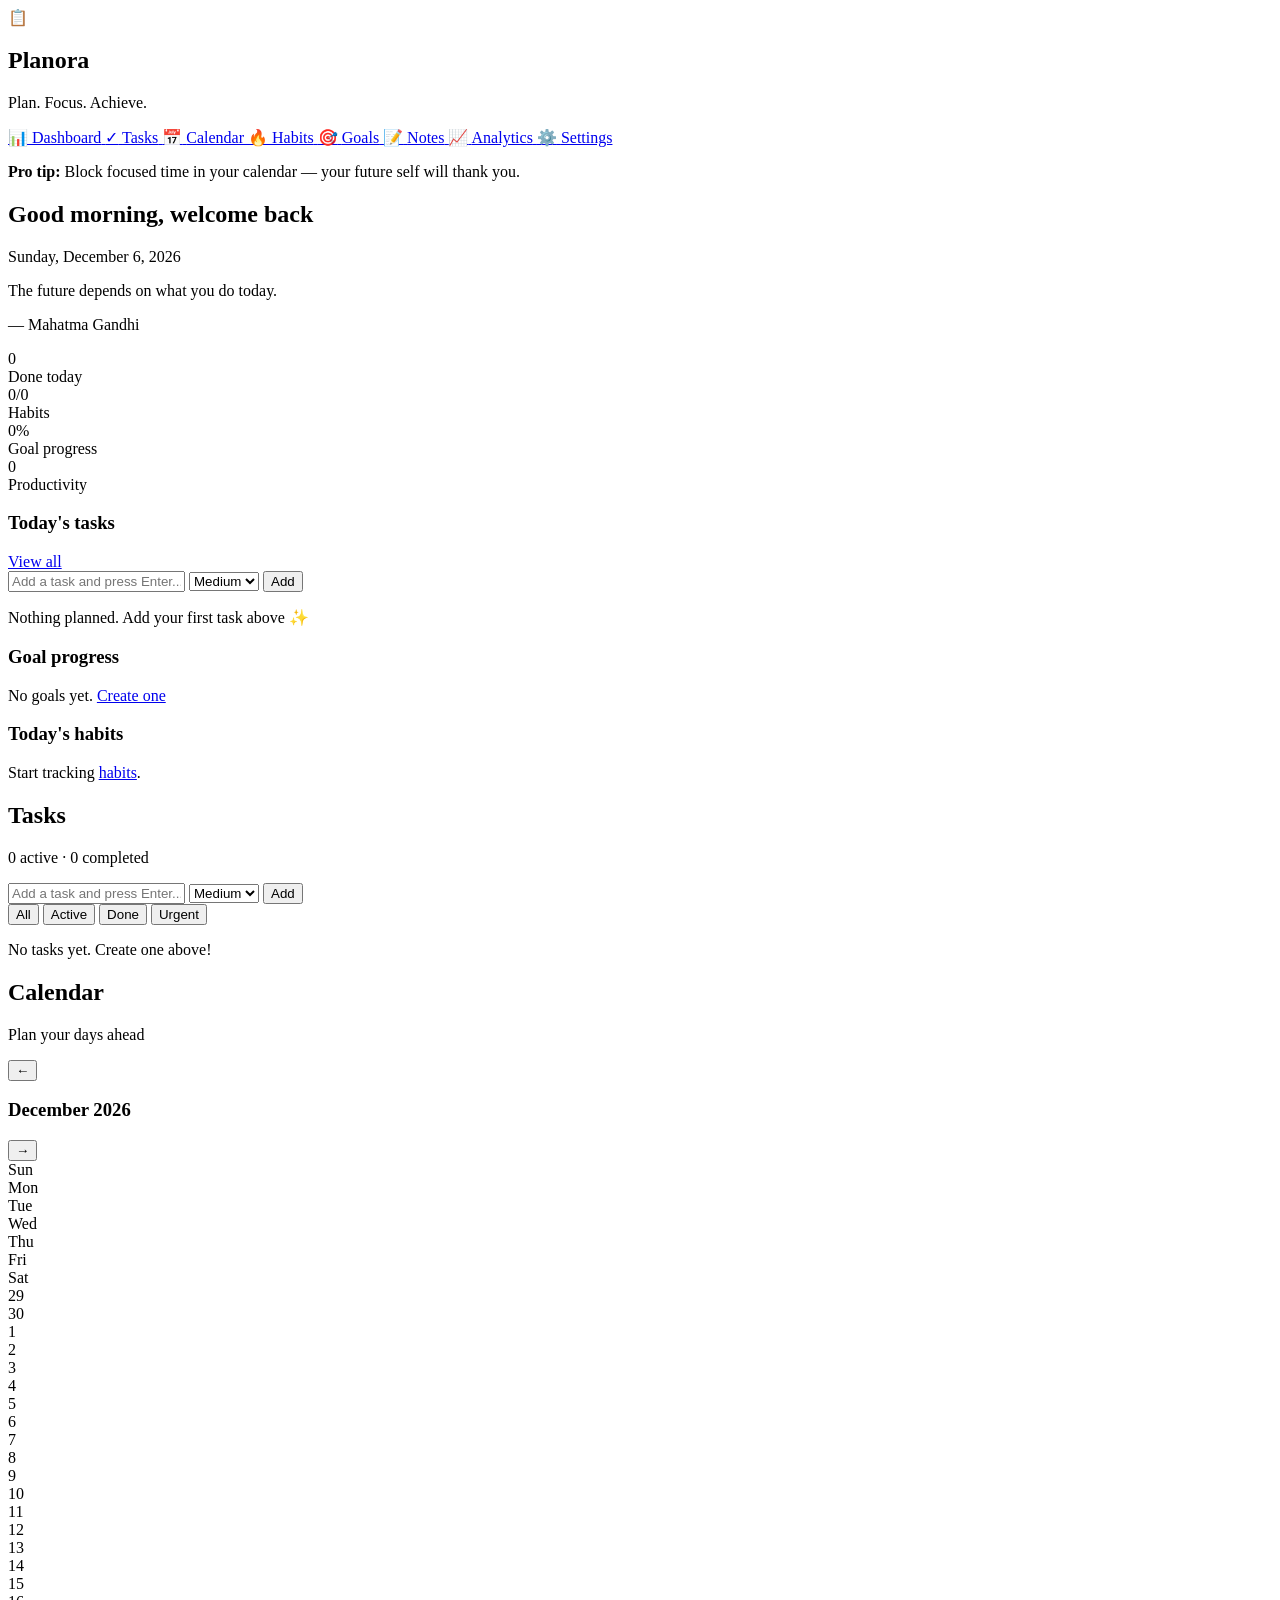
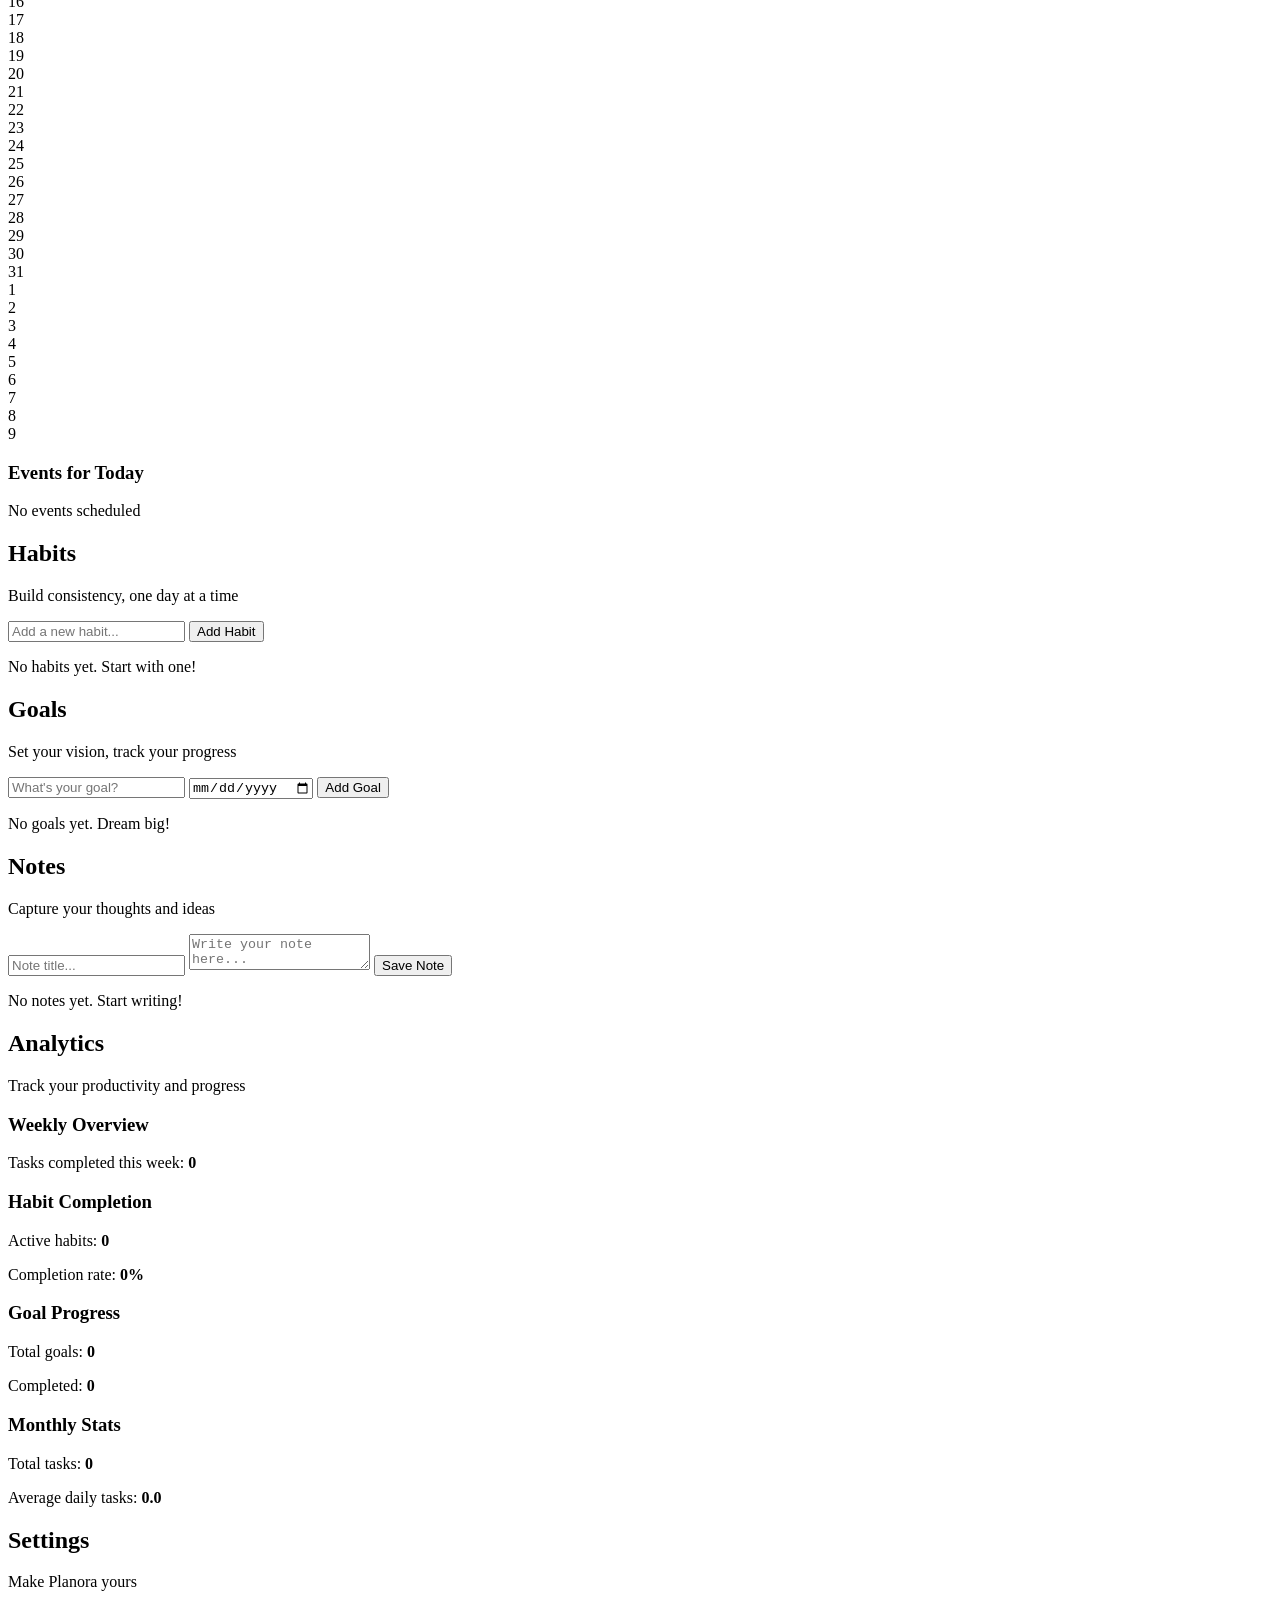
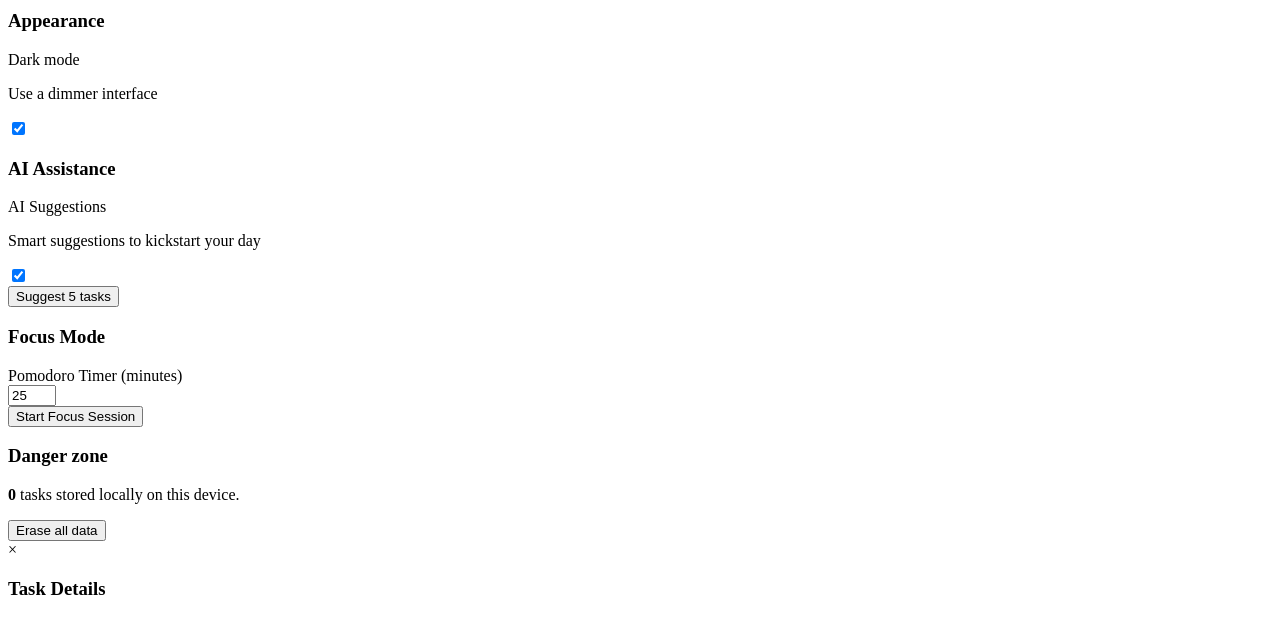
==== index.html @ 56fb790b "Add files via upload" ====
<!DOCTYPE html>
<html lang="en">
<head>
    <meta charset="UTF-8">
    <meta name="viewport" content="width=device-width, initial-scale=1.0">
    <meta name="description" content="Planora - Your daily command center. Plan. Focus. Achieve.">
    <title>Planora — Plan. Focus. Achieve.</title>
    <link rel="stylesheet" href="styles.css">
</head>
<body>
    <div class="container">
        <!-- SIDEBAR -->
        <aside class="sidebar">
            <div class="sidebar-header">
                <div class="logo">
                    <span class="logo-icon">📋</span>
                    <h1>Planora</h1>
                </div>
                <p class="tagline">Plan. Focus. Achieve.</p>
            </div>

            <nav class="sidebar-nav">
                <a href="#dashboard" class="nav-item active" data-page="dashboard">
                    <span class="nav-icon">📊</span>
                    <span class="nav-text">Dashboard</span>
                </a>
                <a href="#tasks" class="nav-item" data-page="tasks">
                    <span class="nav-icon">✓</span>
                    <span class="nav-text">Tasks</span>
                </a>
                <a href="#calendar" class="nav-item" data-page="calendar">
                    <span class="nav-icon">📅</span>
                    <span class="nav-text">Calendar</span>
                </a>
                <a href="#habits" class="nav-item" data-page="habits">
                    <span class="nav-icon">🔥</span>
                    <span class="nav-text">Habits</span>
                </a>
                <a href="#goals" class="nav-item" data-page="goals">
                    <span class="nav-icon">🎯</span>
                    <span class="nav-text">Goals</span>
                </a>
                <a href="#notes" class="nav-item" data-page="notes">
                    <span class="nav-icon">📝</span>
                    <span class="nav-text">Notes</span>
                </a>
                <a href="#analytics" class="nav-item" data-page="analytics">
                    <span class="nav-icon">📈</span>
                    <span class="nav-text">Analytics</span>
                </a>
                <a href="#settings" class="nav-item" data-page="settings">
                    <span class="nav-icon">⚙️</span>
                    <span class="nav-text">Settings</span>
                </a>
            </nav>
        </aside>

        <!-- MAIN CONTENT -->
        <main class="main-content">
            <!-- DASHBOARD PAGE -->
            <div id="dashboard" class="page active">
                <!-- Pro Tip Banner -->
                <div class="pro-tip">
                    <p><strong>Pro tip:</strong> Block focused time in your calendar — your future self will thank you.</p>
                </div>

                <!-- Greeting Section -->
                <div class="greeting-section">
                    <h2 id="greeting">Good afternoon, welcome back</h2>
                    <p id="current-date">Thursday, June 18</p>
                </div>

                <!-- Quote Section -->
                <div class="quote-banner">
                    <p class="quote-text" id="daily-quote">Discipline is choosing between what you want now and what you want most.</p>
                    <p class="quote-author" id="quote-author">— Abraham Lincoln</p>
                </div>

                <!-- Stats Grid -->
                <div class="stats-grid">
                    <div class="stat-card">
                        <div class="stat-number" id="tasks-done">0</div>
                        <div class="stat-label">Done today</div>
                    </div>
                    <div class="stat-card">
                        <div class="stat-number" id="habits-count"><span id="habits-completed">0</span>/<span id="habits-total">0</span></div>
                        <div class="stat-label">Habits</div>
                    </div>
                    <div class="stat-card">
                        <div class="stat-number" id="goal-progress">0%</div>
                        <div class="stat-label">Goal progress</div>
                    </div>
                    <div class="stat-card">
                        <div class="stat-number" id="productivity">0</div>
                        <div class="stat-label">Productivity</div>
                    </div>
                </div>

                <!-- Today's Tasks -->
                <section class="section">
                    <div class="section-header">
                        <h3>Today's tasks</h3>
                        <a href="#tasks" class="view-all">View all</a>
                    </div>
                    <div class="task-input-group">
                        <input type="text" id="dashboard-task-input" class="task-input" placeholder="Add a task and press Enter...">
                        <select id="dashboard-task-priority" class="task-priority">
                            <option value="Medium">Medium</option>
                            <option value="Low">Low</option>
                            <option value="High">High</option>
                        </select>
                        <button id="dashboard-add-task" class="btn-add">Add</button>
                    </div>
                    <div id="dashboard-tasks-list" class="tasks-list">
                        <p class="empty-state">Nothing planned. Add your first task above ✨</p>
                    </div>
                </section>

                <!-- Goal Progress -->
                <section class="section">
                    <h3>Goal progress</h3>
                    <div id="dashboard-goals" class="goals-container">
                        <p class="empty-state">No goals yet. <a href="#goals" class="link">Create one</a></p>
                    </div>
                </section>

                <!-- Today's Habits -->
                <section class="section">
                    <h3>Today's habits</h3>
                    <div id="dashboard-habits" class="habits-container">
                        <p class="empty-state">Start tracking <a href="#habits" class="link">habits</a>.</p>
                    </div>
                </section>
            </div>

            <!-- TASKS PAGE -->
            <div id="tasks" class="page">
                <h2>Tasks</h2>
                <p class="page-subtitle" id="tasks-count">0 active · 0 completed</p>

                <div class="task-input-group">
                    <input type="text" id="task-input" class="task-input" placeholder="Add a task and press Enter...">
                    <select id="task-priority" class="task-priority">
                        <option value="Medium">Medium</option>
                        <option value="Low">Low</option>
                        <option value="High">High</option>
                    </select>
                    <button id="add-task-btn" class="btn-add">Add</button>
                </div>

                <div class="task-filters">
                    <button class="filter-btn active" data-filter="all">All</button>
                    <button class="filter-btn" data-filter="active">Active</button>
                    <button class="filter-btn" data-filter="done">Done</button>
                    <button class="filter-btn" data-filter="urgent">Urgent</button>
                </div>

                <div id="tasks-list" class="tasks-list">
                    <p class="empty-state">No tasks yet. Create one above!</p>
                </div>
            </div>

            <!-- CALENDAR PAGE -->
            <div id="calendar" class="page">
                <h2>Calendar</h2>
                <p class="page-subtitle">Plan your days ahead</p>

                <div class="calendar-container">
                    <div class="calendar-header">
                        <button id="prev-month" class="btn-nav">←</button>
                        <h3 id="month-year">June 2026</h3>
                        <button id="next-month" class="btn-nav">→</button>
                    </div>

                    <div class="calendar-weekdays">
                        <div class="weekday">Sun</div>
                        <div class="weekday">Mon</div>
                        <div class="weekday">Tue</div>
                        <div class="weekday">Wed</div>
                        <div class="weekday">Thu</div>
                        <div class="weekday">Fri</div>
                        <div class="weekday">Sat</div>
                    </div>

                    <div id="calendar-days" class="calendar-days">
                        <!-- Days will be generated by JavaScript -->
                    </div>
                </div>

                <div class="calendar-events">
                    <h3>Events for <span id="selected-date">Today</span></h3>
                    <div id="calendar-events-list" class="events-list">
                        <p class="empty-state">No events scheduled</p>
                    </div>
                </div>
            </div>

            <!-- HABITS PAGE -->
            <div id="habits" class="page">
                <h2>Habits</h2>
                <p class="page-subtitle">Build consistency, one day at a time</p>

                <div class="habit-input-group">
                    <input type="text" id="habit-input" class="habit-input" placeholder="Add a new habit...">
                    <button id="add-habit-btn" class="btn-add">Add Habit</button>
                </div>

                <div id="habits-list" class="habits-list">
                    <p class="empty-state">No habits yet. Start with one!</p>
                </div>
            </div>

            <!-- GOALS PAGE -->
            <div id="goals" class="page">
                <h2>Goals</h2>
                <p class="page-subtitle">Set your vision, track your progress</p>

                <div class="goal-input-group">
                    <input type="text" id="goal-input" class="goal-input" placeholder="What's your goal?">
                    <input type="date" id="goal-deadline" class="goal-deadline">
                    <button id="add-goal-btn" class="btn-add">Add Goal</button>
                </div>

                <div id="goals-list" class="goals-list">
                    <p class="empty-state">No goals yet. Dream big!</p>
                </div>
            </div>

            <!-- NOTES PAGE -->
            <div id="notes" class="page">
                <h2>Notes</h2>
                <p class="page-subtitle">Capture your thoughts and ideas</p>

                <div class="note-input-group">
                    <input type="text" id="note-title" class="note-title" placeholder="Note title...">
                    <textarea id="note-content" class="note-content" placeholder="Write your note here..."></textarea>
                    <button id="add-note-btn" class="btn-add">Save Note</button>
                </div>

                <div id="notes-list" class="notes-list">
                    <p class="empty-state">No notes yet. Start writing!</p>
                </div>
            </div>

            <!-- ANALYTICS PAGE -->
            <div id="analytics" class="page">
                <h2>Analytics</h2>
                <p class="page-subtitle">Track your productivity and progress</p>

                <div class="analytics-grid">
                    <div class="analytics-card">
                        <h3>Weekly Overview</h3>
                        <div id="weekly-chart" class="chart-placeholder">
                            <p>Tasks completed this week: <strong id="weekly-tasks">0</strong></p>
                        </div>
                    </div>

                    <div class="analytics-card">
                        <h3>Habit Completion</h3>
                        <div id="habit-chart" class="chart-placeholder">
                            <p>Active habits: <strong id="active-habits">0</strong></p>
                            <p>Completion rate: <strong id="habit-rate">0%</strong></p>
                        </div>
                    </div>

                    <div class="analytics-card">
                        <h3>Goal Progress</h3>
                        <div id="goal-chart" class="chart-placeholder">
                            <p>Total goals: <strong id="total-goals">0</strong></p>
                            <p>Completed: <strong id="completed-goals">0</strong></p>
                        </div>
                    </div>

                    <div class="analytics-card">
                        <h3>Monthly Stats</h3>
                        <div id="monthly-chart" class="chart-placeholder">
                            <p>Total tasks: <strong id="monthly-tasks">0</strong></p>
                            <p>Average daily tasks: <strong id="daily-avg">0</strong></p>
                        </div>
                    </div>
                </div>
            </div>

            <!-- SETTINGS PAGE -->
            <div id="settings" class="page">
                <h2>Settings</h2>
                <p class="page-subtitle">Make Planora yours</p>

                <section class="settings-section">
                    <h3>Appearance</h3>
                    <div class="setting-item">
                        <div class="setting-label">
                            <label for="dark-mode">Dark mode</label>
                            <p class="setting-description">Use a dimmer interface</p>
                        </div>
                        <input type="checkbox" id="dark-mode" class="toggle" checked>
                    </div>
                </section>

                <section class="settings-section">
                    <h3>AI Assistance</h3>
                    <div class="setting-item">
                        <div class="setting-label">
                            <label for="ai-suggestions">AI Suggestions</label>
                            <p class="setting-description">Smart suggestions to kickstart your day</p>
                        </div>
                        <input type="checkbox" id="ai-suggestions" class="toggle" checked>
                    </div>
                    <button id="suggest-tasks-btn" class="btn-secondary">Suggest 5 tasks</button>
                </section>

                <section class="settings-section">
                    <h3>Focus Mode</h3>
                    <div class="setting-item">
                        <div class="setting-label">
                            <label for="focus-timer">Pomodoro Timer (minutes)</label>
                        </div>
                        <input type="number" id="focus-timer" class="input-number" value="25" min="5" max="60">
                    </div>
                    <button id="start-focus-btn" class="btn-primary">Start Focus Session</button>
                </section>

                <section class="settings-section danger-zone">
                    <h3>Danger zone</h3>
                    <p><strong id="local-storage-count">0</strong> tasks stored locally on this device.</p>
                    <button id="clear-data-btn" class="btn-danger">Erase all data</button>
                </section>
            </div>
        </main>
    </div>

    <!-- Modal for Task Details -->
    <div id="task-modal" class="modal">
        <div class="modal-content">
            <span class="close-modal">&times;</span>
            <h3 id="modal-task-title">Task Details</h3>
            <div id="modal-task-content"></div>
        </div>
    </div>

    <script src="script.js"></script>
</body>
</html>
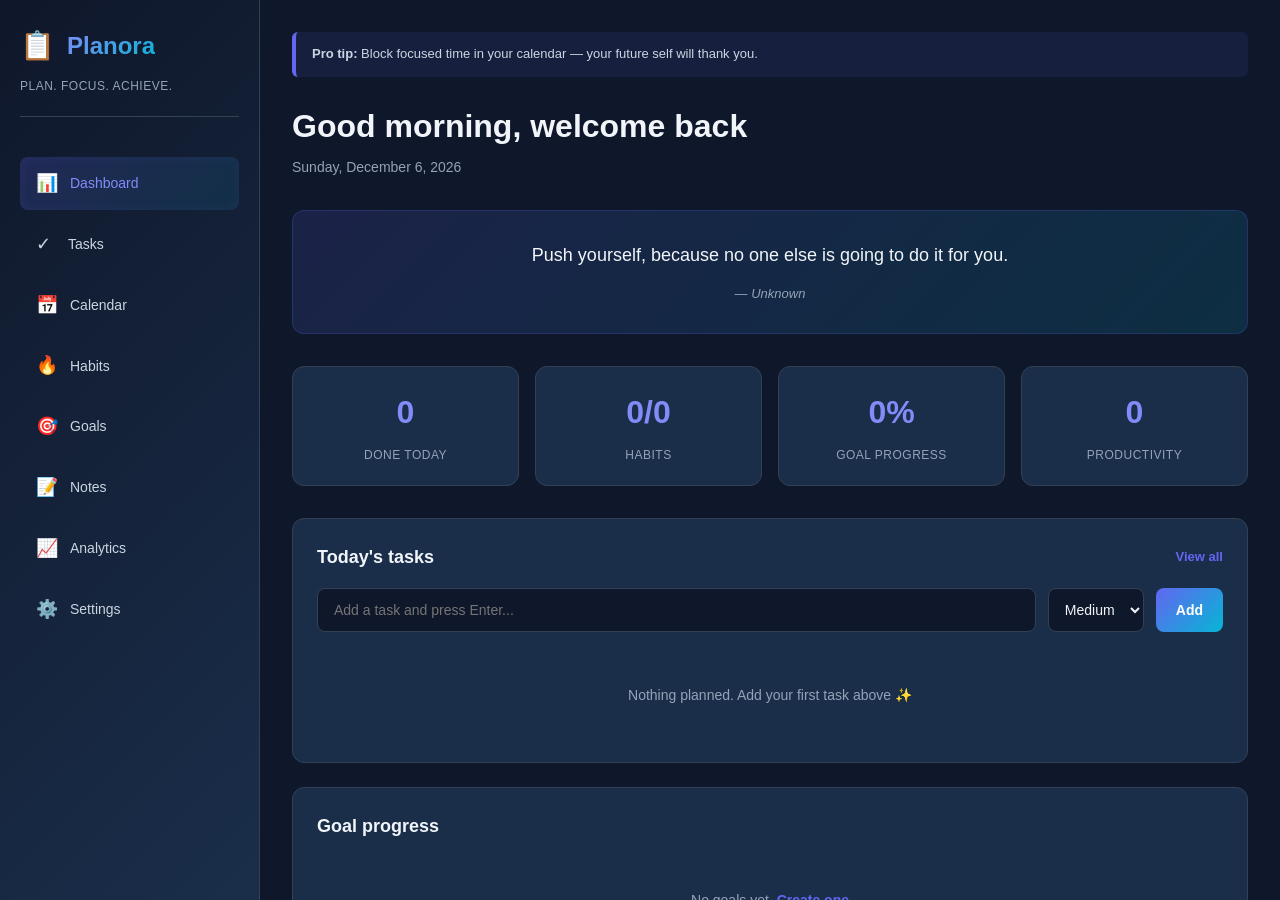
==== commit 5ba128e7: "Update index.html" ====
--- a/index.html
+++ b/index.html
@@ -5,7 +5,7 @@
     <meta name="viewport" content="width=device-width, initial-scale=1.0">
     <meta name="description" content="Planora - Your daily command center. Plan. Focus. Achieve.">
     <title>Planora — Plan. Focus. Achieve.</title>
-    <link rel="stylesheet" href="styles.css">
+    <link rel="stylesheet" href="style.css">
 </head>
 <body>
     <div class="container">
@@ -340,4 +340,4 @@
 
     <script src="script.js"></script>
 </body>
-</html>+</html>
--- a/style.css
+++ b/style.css
@@ -0,0 +1,1117 @@
+/* ===== ROOT VARIABLES ===== */
+:root {
+    --primary-color: #6366f1;
+    --primary-dark: #4f46e5;
+    --primary-light: #818cf8;
+    --secondary-color: #06b6d4;
+    --success-color: #10b981;
+    --warning-color: #f59e0b;
+    --danger-color: #ef4444;
+    
+    --dark-bg: #0f172a;
+    --dark-bg-secondary: #1e293b;
+    --dark-card: #1a2e4a;
+    --dark-border: #334155;
+    
+    --text-primary: #f1f5f9;
+    --text-secondary: #cbd5e1;
+    --text-tertiary: #94a3b8;
+    
+    --transition: all 0.3s ease;
+}
+
+/* ===== GLOBAL STYLES ===== */
+* {
+    margin: 0;
+    padding: 0;
+    box-sizing: border-box;
+}
+
+html {
+    scroll-behavior: smooth;
+}
+
+body {
+    font-family: -apple-system, BlinkMacSystemFont, 'Segoe UI', Roboto, 'Helvetica Neue', Arial, sans-serif;
+    background-color: var(--dark-bg);
+    color: var(--text-primary);
+    line-height: 1.6;
+    overflow-x: hidden;
+}
+
+/* ===== CONTAINER LAYOUT ===== */
+.container {
+    display: flex;
+    height: 100vh;
+    background-color: var(--dark-bg);
+}
+
+/* ===== SIDEBAR ===== */
+.sidebar {
+    width: 260px;
+    background: linear-gradient(135deg, #0f172a 0%, #1a2e4a 100%);
+    border-right: 1px solid var(--dark-border);
+    padding: 24px 20px;
+    overflow-y: auto;
+    position: fixed;
+    height: 100vh;
+    z-index: 100;
+}
+
+.sidebar-header {
+    margin-bottom: 40px;
+    padding-bottom: 20px;
+    border-bottom: 1px solid var(--dark-border);
+}
+
+.logo {
+    display: flex;
+    align-items: center;
+    gap: 12px;
+    margin-bottom: 8px;
+}
+
+.logo-icon {
+    font-size: 28px;
+}
+
+.logo h1 {
+    font-size: 24px;
+    font-weight: 700;
+    background: linear-gradient(135deg, #818cf8, #06b6d4);
+    -webkit-background-clip: text;
+    -webkit-text-fill-color: transparent;
+    background-clip: text;
+}
+
+.tagline {
+    font-size: 12px;
+    color: var(--text-tertiary);
+    margin-top: 4px;
+    text-transform: uppercase;
+    letter-spacing: 0.5px;
+}
+
+/* Sidebar Navigation */
+.sidebar-nav {
+    display: flex;
+    flex-direction: column;
+    gap: 8px;
+}
+
+.nav-item {
+    display: flex;
+    align-items: center;
+    gap: 12px;
+    padding: 12px 16px;
+    border-radius: 8px;
+    color: var(--text-secondary);
+    text-decoration: none;
+    transition: var(--transition);
+    cursor: pointer;
+    font-size: 14px;
+    font-weight: 500;
+}
+
+.nav-item:hover {
+    background-color: rgba(99, 102, 241, 0.1);
+    color: var(--primary-light);
+}
+
+.nav-item.active {
+    background: linear-gradient(135deg, rgba(99, 102, 241, 0.2), rgba(6, 182, 212, 0.1));
+    color: var(--primary-light);
+    box-shadow: inset 0 0 12px rgba(99, 102, 241, 0.1);
+}
+
+.nav-icon {
+    font-size: 18px;
+    min-width: 20px;
+}
+
+.nav-text {
+    flex: 1;
+}
+
+/* ===== MAIN CONTENT ===== */
+.main-content {
+    flex: 1;
+    margin-left: 260px;
+    overflow-y: auto;
+    padding: 32px;
+    background-color: var(--dark-bg);
+}
+
+.main-content::-webkit-scrollbar {
+    width: 8px;
+}
+
+.main-content::-webkit-scrollbar-track {
+    background: transparent;
+}
+
+.main-content::-webkit-scrollbar-thumb {
+    background: var(--dark-border);
+    border-radius: 4px;
+}
+
+.main-content::-webkit-scrollbar-thumb:hover {
+    background: var(--text-tertiary);
+}
+
+/* ===== PAGES ===== */
+.page {
+    display: none;
+    animation: fadeIn 0.3s ease;
+}
+
+.page.active {
+    display: block;
+}
+
+@keyframes fadeIn {
+    from {
+        opacity: 0;
+        transform: translateY(10px);
+    }
+    to {
+        opacity: 1;
+        transform: translateY(0);
+    }
+}
+
+/* ===== DASHBOARD PAGE ===== */
+.pro-tip {
+    background: rgba(99, 102, 241, 0.1);
+    border-left: 4px solid var(--primary-color);
+    padding: 12px 16px;
+    border-radius: 6px;
+    margin-bottom: 24px;
+    font-size: 13px;
+    color: var(--text-secondary);
+}
+
+.greeting-section {
+    margin-bottom: 32px;
+}
+
+.greeting-section h2 {
+    font-size: 32px;
+    font-weight: 700;
+    margin-bottom: 4px;
+    color: var(--text-primary);
+}
+
+.greeting-section p {
+    font-size: 14px;
+    color: var(--text-tertiary);
+}
+
+/* Quote Banner */
+.quote-banner {
+    background: linear-gradient(135deg, rgba(99, 102, 241, 0.15), rgba(6, 182, 212, 0.15));
+    border: 1px solid rgba(99, 102, 241, 0.2);
+    padding: 28px 24px;
+    border-radius: 12px;
+    margin-bottom: 32px;
+    text-align: center;
+}
+
+.quote-text {
+    font-size: 18px;
+    font-weight: 500;
+    color: var(--text-primary);
+    margin-bottom: 12px;
+    line-height: 1.8;
+}
+
+.quote-author {
+    font-size: 13px;
+    color: var(--text-tertiary);
+    font-style: italic;
+}
+
+/* Stats Grid */
+.stats-grid {
+    display: grid;
+    grid-template-columns: repeat(auto-fit, minmax(200px, 1fr));
+    gap: 16px;
+    margin-bottom: 32px;
+}
+
+.stat-card {
+    background: var(--dark-card);
+    border: 1px solid var(--dark-border);
+    padding: 20px;
+    border-radius: 12px;
+    text-align: center;
+    transition: var(--transition);
+}
+
+.stat-card:hover {
+    border-color: var(--primary-color);
+    background: linear-gradient(135deg, rgba(99, 102, 241, 0.05), rgba(6, 182, 212, 0.05));
+}
+
+.stat-number {
+    font-size: 32px;
+    font-weight: 700;
+    color: var(--primary-light);
+    margin-bottom: 8px;
+}
+
+.stat-label {
+    font-size: 12px;
+    color: var(--text-tertiary);
+    text-transform: uppercase;
+    letter-spacing: 0.5px;
+}
+
+/* ===== SECTIONS ===== */
+.section {
+    background: var(--dark-card);
+    border: 1px solid var(--dark-border);
+    padding: 24px;
+    border-radius: 12px;
+    margin-bottom: 24px;
+}
+
+.section h3 {
+    font-size: 18px;
+    font-weight: 600;
+    margin-bottom: 16px;
+    color: var(--text-primary);
+}
+
+.section-header {
+    display: flex;
+    justify-content: space-between;
+    align-items: center;
+    margin-bottom: 16px;
+}
+
+.section-header h3 {
+    margin: 0;
+}
+
+.view-all {
+    color: var(--primary-color);
+    text-decoration: none;
+    font-size: 13px;
+    font-weight: 600;
+    transition: var(--transition);
+}
+
+.view-all:hover {
+    color: var(--primary-light);
+}
+
+/* ===== FORMS & INPUTS ===== */
+.task-input-group,
+.habit-input-group,
+.goal-input-group,
+.note-input-group {
+    display: flex;
+    gap: 12px;
+    margin-bottom: 20px;
+}
+
+.task-input,
+.habit-input,
+.goal-input,
+.note-title,
+.note-content {
+    flex: 1;
+    background: var(--dark-bg);
+    border: 1px solid var(--dark-border);
+    color: var(--text-primary);
+    padding: 12px 16px;
+    border-radius: 8px;
+    font-size: 14px;
+    transition: var(--transition);
+}
+
+.task-input:focus,
+.habit-input:focus,
+.goal-input:focus,
+.note-title:focus,
+.note-content:focus {
+    outline: none;
+    border-color: var(--primary-color);
+    background: rgba(99, 102, 241, 0.05);
+    box-shadow: 0 0 0 3px rgba(99, 102, 241, 0.1);
+}
+
+.task-priority,
+.goal-deadline {
+    background: var(--dark-bg);
+    border: 1px solid var(--dark-border);
+    color: var(--text-primary);
+    padding: 12px 12px;
+    border-radius: 8px;
+    font-size: 14px;
+    cursor: pointer;
+    transition: var(--transition);
+}
+
+.task-priority:focus,
+.goal-deadline:focus {
+    outline: none;
+    border-color: var(--primary-color);
+}
+
+.note-content {
+    resize: vertical;
+    min-height: 150px;
+    font-family: 'Courier New', monospace;
+}
+
+/* ===== BUTTONS ===== */
+.btn-add,
+.btn-primary,
+.btn-secondary,
+.btn-danger,
+.btn-nav {
+    padding: 10px 20px;
+    border: none;
+    border-radius: 8px;
+    font-size: 14px;
+    font-weight: 600;
+    cursor: pointer;
+    transition: var(--transition);
+    white-space: nowrap;
+}
+
+.btn-add,
+.btn-primary {
+    background: linear-gradient(135deg, var(--primary-color), var(--secondary-color));
+    color: white;
+}
+
+.btn-add:hover,
+.btn-primary:hover {
+    transform: translateY(-2px);
+    box-shadow: 0 8px 16px rgba(99, 102, 241, 0.3);
+}
+
+.btn-secondary {
+    background: transparent;
+    border: 1px solid var(--primary-color);
+    color: var(--primary-color);
+}
+
+.btn-secondary:hover {
+    background: rgba(99, 102, 241, 0.1);
+}
+
+.btn-danger {
+    background: rgba(239, 68, 68, 0.1);
+    border: 1px solid var(--danger-color);
+    color: var(--danger-color);
+}
+
+.btn-danger:hover {
+    background: rgba(239, 68, 68, 0.2);
+}
+
+.btn-nav {
+    width: 36px;
+    height: 36px;
+    padding: 0;
+    display: flex;
+    align-items: center;
+    justify-content: center;
+    background: var(--dark-bg);
+    border: 1px solid var(--dark-border);
+    color: var(--text-primary);
+}
+
+.btn-nav:hover {
+    border-color: var(--primary-color);
+}
+
+/* ===== TASKS LIST ===== */
+.tasks-list,
+.habits-list,
+.goals-list,
+.notes-list {
+    display: flex;
+    flex-direction: column;
+    gap: 12px;
+}
+
+.task-item,
+.habit-item,
+.goal-item,
+.note-item {
+    background: var(--dark-bg);
+    border: 1px solid var(--dark-border);
+    padding: 16px;
+    border-radius: 8px;
+    display: flex;
+    align-items: flex-start;
+    gap: 12px;
+    transition: var(--transition);
+    cursor: pointer;
+}
+
+.task-item:hover,
+.habit-item:hover,
+.goal-item:hover,
+.note-item:hover {
+    border-color: var(--primary-color);
+    background: rgba(99, 102, 241, 0.05);
+}
+
+.task-item.completed .task-text {
+    text-decoration: line-through;
+    color: var(--text-tertiary);
+}
+
+.checkbox {
+    width: 20px;
+    height: 20px;
+    border: 2px solid var(--dark-border);
+    border-radius: 4px;
+    cursor: pointer;
+    transition: var(--transition);
+    flex-shrink: 0;
+    margin-top: 2px;
+}
+
+.checkbox:checked {
+    background: var(--success-color);
+    border-color: var(--success-color);
+}
+
+.task-content {
+    flex: 1;
+}
+
+.task-text {
+    font-size: 14px;
+    color: var(--text-primary);
+    margin-bottom: 4px;
+}
+
+.task-meta {
+    display: flex;
+    gap: 8px;
+    font-size: 12px;
+    color: var(--text-tertiary);
+}
+
+.priority-badge {
+    padding: 2px 8px;
+    border-radius: 4px;
+    font-size: 11px;
+    font-weight: 600;
+}
+
+.priority-high {
+    background: rgba(239, 68, 68, 0.2);
+    color: var(--danger-color);
+}
+
+.priority-medium {
+    background: rgba(245, 158, 11, 0.2);
+    color: var(--warning-color);
+}
+
+.priority-low {
+    background: rgba(16, 185, 129, 0.2);
+    color: var(--success-color);
+}
+
+.delete-btn,
+.edit-btn {
+    background: none;
+    border: none;
+    color: var(--text-tertiary);
+    cursor: pointer;
+    font-size: 16px;
+    transition: var(--transition);
+    padding: 4px;
+}
+
+.delete-btn:hover {
+    color: var(--danger-color);
+}
+
+.edit-btn:hover {
+    color: var(--primary-color);
+}
+
+/* ===== FILTERS ===== */
+.task-filters {
+    display: flex;
+    gap: 8px;
+    margin-bottom: 20px;
+    flex-wrap: wrap;
+}
+
+.filter-btn {
+    padding: 8px 16px;
+    border: 1px solid var(--dark-border);
+    background: transparent;
+    color: var(--text-secondary);
+    border-radius: 6px;
+    cursor: pointer;
+    font-size: 13px;
+    font-weight: 600;
+    transition: var(--transition);
+}
+
+.filter-btn.active {
+    background: var(--primary-color);
+    border-color: var(--primary-color);
+    color: white;
+}
+
+.filter-btn:hover {
+    border-color: var(--primary-color);
+    color: var(--primary-light);
+}
+
+/* ===== CALENDAR ===== */
+.calendar-container {
+    background: var(--dark-bg);
+    border: 1px solid var(--dark-border);
+    border-radius: 12px;
+    padding: 20px;
+    margin-bottom: 24px;
+}
+
+.calendar-header {
+    display: flex;
+    justify-content: space-between;
+    align-items: center;
+    margin-bottom: 24px;
+}
+
+.calendar-header h3 {
+    font-size: 16px;
+    font-weight: 600;
+    color: var(--text-primary);
+}
+
+.calendar-weekdays {
+    display: grid;
+    grid-template-columns: repeat(7, 1fr);
+    gap: 8px;
+    margin-bottom: 12px;
+}
+
+.weekday {
+    text-align: center;
+    font-size: 12px;
+    font-weight: 600;
+    color: var(--text-tertiary);
+    padding: 8px;
+}
+
+.calendar-days {
+    display: grid;
+    grid-template-columns: repeat(7, 1fr);
+    gap: 8px;
+}
+
+.calendar-day {
+    aspect-ratio: 1;
+    display: flex;
+    align-items: center;
+    justify-content: center;
+    border: 1px solid var(--dark-border);
+    border-radius: 6px;
+    font-size: 13px;
+    cursor: pointer;
+    transition: var(--transition);
+    color: var(--text-secondary);
+}
+
+.calendar-day:hover {
+    border-color: var(--primary-color);
+    background: rgba(99, 102, 241, 0.1);
+}
+
+.calendar-day.other-month {
+    color: var(--text-tertiary);
+    opacity: 0.5;
+}
+
+.calendar-day.today {
+    background: var(--primary-color);
+    color: white;
+    font-weight: 600;
+    border-color: var(--primary-color);
+}
+
+.calendar-day.selected {
+    background: rgba(99, 102, 241, 0.2);
+    border-color: var(--primary-color);
+}
+
+.calendar-events {
+    background: var(--dark-bg);
+    border: 1px solid var(--dark-border);
+    border-radius: 12px;
+    padding: 20px;
+}
+
+.calendar-events h3 {
+    font-size: 16px;
+    font-weight: 600;
+    margin-bottom: 16px;
+    color: var(--text-primary);
+}
+
+.events-list {
+    display: flex;
+    flex-direction: column;
+    gap: 12px;
+}
+
+.event-item {
+    background: var(--dark-card);
+    border-left: 4px solid var(--primary-color);
+    padding: 12px 16px;
+    border-radius: 6px;
+    font-size: 14px;
+    color: var(--text-primary);
+}
+
+/* ===== HABITS ===== */
+.habit-item {
+    display: flex;
+    align-items: center;
+    gap: 12px;
+}
+
+.habit-info {
+    flex: 1;
+}
+
+.habit-name {
+    font-size: 14px;
+    font-weight: 600;
+    color: var(--text-primary);
+    margin-bottom: 4px;
+}
+
+.habit-streak {
+    font-size: 12px;
+    color: var(--text-tertiary);
+}
+
+.streak-badge {
+    background: rgba(245, 158, 11, 0.2);
+    color: var(--warning-color);
+    padding: 2px 8px;
+    border-radius: 4px;
+    font-weight: 600;
+}
+
+/* ===== GOALS ===== */
+.goal-item {
+    display: flex;
+    align-items: center;
+    gap: 12px;
+}
+
+.goal-info {
+    flex: 1;
+}
+
+.goal-title {
+    font-size: 14px;
+    font-weight: 600;
+    color: var(--text-primary);
+    margin-bottom: 8px;
+}
+
+.progress-bar {
+    width: 100%;
+    height: 6px;
+    background: var(--dark-border);
+    border-radius: 3px;
+    overflow: hidden;
+}
+
+.progress-fill {
+    height: 100%;
+    background: linear-gradient(90deg, var(--primary-color), var(--secondary-color));
+    transition: width 0.3s ease;
+}
+
+.goal-deadline {
+    font-size: 12px;
+    color: var(--text-tertiary);
+    margin-top: 4px;
+}
+
+/* ===== NOTES ===== */
+.note-item {
+    flex-direction: column;
+    align-items: flex-start;
+}
+
+.note-title-display {
+    font-size: 14px;
+    font-weight: 600;
+    color: var(--text-primary);
+    margin-bottom: 8px;
+}
+
+.note-preview {
+    font-size: 13px;
+    color: var(--text-secondary);
+    line-height: 1.5;
+    margin-bottom: 12px;
+}
+
+.note-date {
+    font-size: 12px;
+    color: var(--text-tertiary);
+}
+
+/* ===== ANALYTICS ===== */
+.analytics-grid {
+    display: grid;
+    grid-template-columns: repeat(auto-fit, minmax(280px, 1fr));
+    gap: 20px;
+}
+
+.analytics-card {
+    background: var(--dark-card);
+    border: 1px solid var(--dark-border);
+    padding: 24px;
+    border-radius: 12px;
+}
+
+.analytics-card h3 {
+    font-size: 16px;
+    font-weight: 600;
+    margin-bottom: 16px;
+    color: var(--text-primary);
+}
+
+.chart-placeholder {
+    background: var(--dark-bg);
+    border: 1px dashed var(--dark-border);
+    padding: 24px;
+    border-radius: 8px;
+    text-align: center;
+}
+
+.chart-placeholder p {
+    font-size: 13px;
+    color: var(--text-secondary);
+    margin-bottom: 8px;
+}
+
+.chart-placeholder strong {
+    color: var(--primary-light);
+}
+
+/* ===== SETTINGS ===== */
+.settings-section {
+    background: var(--dark-bg);
+    border: 1px solid var(--dark-border);
+    padding: 20px;
+    border-radius: 12px;
+    margin-bottom: 20px;
+}
+
+.settings-section h3 {
+    font-size: 16px;
+    font-weight: 600;
+    margin-bottom: 16px;
+    color: var(--text-primary);
+}
+
+.setting-item {
+    display: flex;
+    justify-content: space-between;
+    align-items: center;
+    padding: 12px 0;
+    border-bottom: 1px solid var(--dark-border);
+}
+
+.setting-item:last-child {
+    border-bottom: none;
+    padding-bottom: 0;
+}
+
+.setting-label label {
+    font-size: 14px;
+    font-weight: 600;
+    color: var(--text-primary);
+    cursor: pointer;
+}
+
+.setting-description {
+    font-size: 12px;
+    color: var(--text-tertiary);
+    margin-top: 4px;
+}
+
+.toggle {
+    width: 50px;
+    height: 28px;
+    cursor: pointer;
+}
+
+.input-number {
+    background: var(--dark-bg);
+    border: 1px solid var(--dark-border);
+    color: var(--text-primary);
+    padding: 8px 12px;
+    border-radius: 6px;
+    width: 100px;
+    text-align: center;
+}
+
+.danger-zone {
+    border: 1px solid rgba(239, 68, 68, 0.3);
+    background: rgba(239, 68, 68, 0.05);
+}
+
+.danger-zone h3 {
+    color: var(--danger-color);
+}
+
+/* ===== EMPTY STATE ===== */
+.empty-state {
+    text-align: center;
+    padding: 32px 16px;
+    color: var(--text-tertiary);
+    font-size: 14px;
+}
+
+.empty-state .link {
+    color: var(--primary-color);
+    text-decoration: none;
+    font-weight: 600;
+}
+
+.empty-state .link:hover {
+    color: var(--primary-light);
+    text-decoration: underline;
+}
+
+/* ===== MODAL ===== */
+.modal {
+    display: none;
+    position: fixed;
+    z-index: 1000;
+    left: 0;
+    top: 0;
+    width: 100%;
+    height: 100%;
+    background-color: rgba(0, 0, 0, 0.6);
+    animation: fadeIn 0.3s ease;
+}
+
+.modal.active {
+    display: flex;
+    align-items: center;
+    justify-content: center;
+}
+
+.modal-content {
+    background: var(--dark-card);
+    border: 1px solid var(--dark-border);
+    padding: 32px;
+    border-radius: 12px;
+    max-width: 500px;
+    width: 90%;
+    max-height: 80vh;
+    overflow-y: auto;
+    position: relative;
+}
+
+.close-modal {
+    position: absolute;
+    right: 16px;
+    top: 16px;
+    font-size: 28px;
+    font-weight: bold;
+    color: var(--text-secondary);
+    cursor: pointer;
+    transition: var(--transition);
+}
+
+.close-modal:hover {
+    color: var(--text-primary);
+}
+
+.modal-content h3 {
+    margin-bottom: 16px;
+    color: var(--text-primary);
+}
+
+/* ===== PAGE SUBTITLE ===== */
+.page-subtitle {
+    color: var(--text-tertiary);
+    font-size: 14px;
+    margin-bottom: 24px;
+}
+
+/* ===== RESPONSIVENESS ===== */
+@media (max-width: 768px) {
+    .sidebar {
+        width: 200px;
+        padding: 16px;
+    }
+
+    .main-content {
+        margin-left: 200px;
+        padding: 20px;
+    }
+
+    .greeting-section h2 {
+        font-size: 24px;
+    }
+
+    .stats-grid {
+        grid-template-columns: 1fr 1fr;
+    }
+
+    .analytics-grid {
+        grid-template-columns: 1fr;
+    }
+
+    .task-input-group,
+    .habit-input-group,
+    .goal-input-group {
+        flex-wrap: wrap;
+    }
+
+    .btn-add {
+        width: 100%;
+    }
+}
+
+@media (max-width: 600px) {
+    .container {
+        flex-direction: column;
+    }
+
+    .sidebar {
+        width: 100%;
+        height: auto;
+        position: relative;
+        padding: 12px;
+        margin-bottom: 20px;
+    }
+
+    .sidebar-nav {
+        flex-direction: row;
+        flex-wrap: wrap;
+        gap: 4px;
+    }
+
+    .nav-text {
+        display: none;
+    }
+
+    .nav-item {
+        padding: 8px;
+        justify-content: center;
+        flex: 1;
+        min-width: 50px;
+    }
+
+    .main-content {
+        margin-left: 0;
+        padding: 16px;
+    }
+
+    .greeting-section h2 {
+        font-size: 20px;
+    }
+
+    .stats-grid {
+        grid-template-columns: 1fr;
+    }
+
+    .quote-banner {
+        padding: 16px;
+    }
+
+    .quote-text {
+        font-size: 16px;
+    }
+
+    .task-input-group {
+        flex-direction: column;
+    }
+
+    .modal-content {
+        width: 95%;
+        padding: 20px;
+    }
+}
+
+/* ===== ANIMATIONS ===== */
+@keyframes slideIn {
+    from {
+        transform: translateX(-100%);
+        opacity: 0;
+    }
+    to {
+        transform: translateX(0);
+        opacity: 1;
+    }
+}
+
+@keyframes slideInUp {
+    from {
+        transform: translateY(20px);
+        opacity: 0;
+    }
+    to {
+        transform: translateY(0);
+        opacity: 1;
+    }
+}
+
+/* ===== UTILITY CLASSES ===== */
+.hidden {
+    display: none !important;
+}
+
+.text-center {
+    text-align: center;
+}
+
+.mt-10 {
+    margin-top: 10px;
+}
+
+.mb-20 {
+    margin-bottom: 20px;
+}
+
+.gap-8 {
+    gap: 8px;
+}
+
+/* ===== SCROLLBAR STYLING ===== */
+::-webkit-scrollbar {
+    width: 8px;
+    height: 8px;
+}
+
+::-webkit-scrollbar-track {
+    background: transparent;
+}
+
+::-webkit-scrollbar-thumb {
+    background: var(--dark-border);
+    border-radius: 4px;
+}
+
+::-webkit-scrollbar-thumb:hover {
+    background: var(--text-tertiary);
+}
